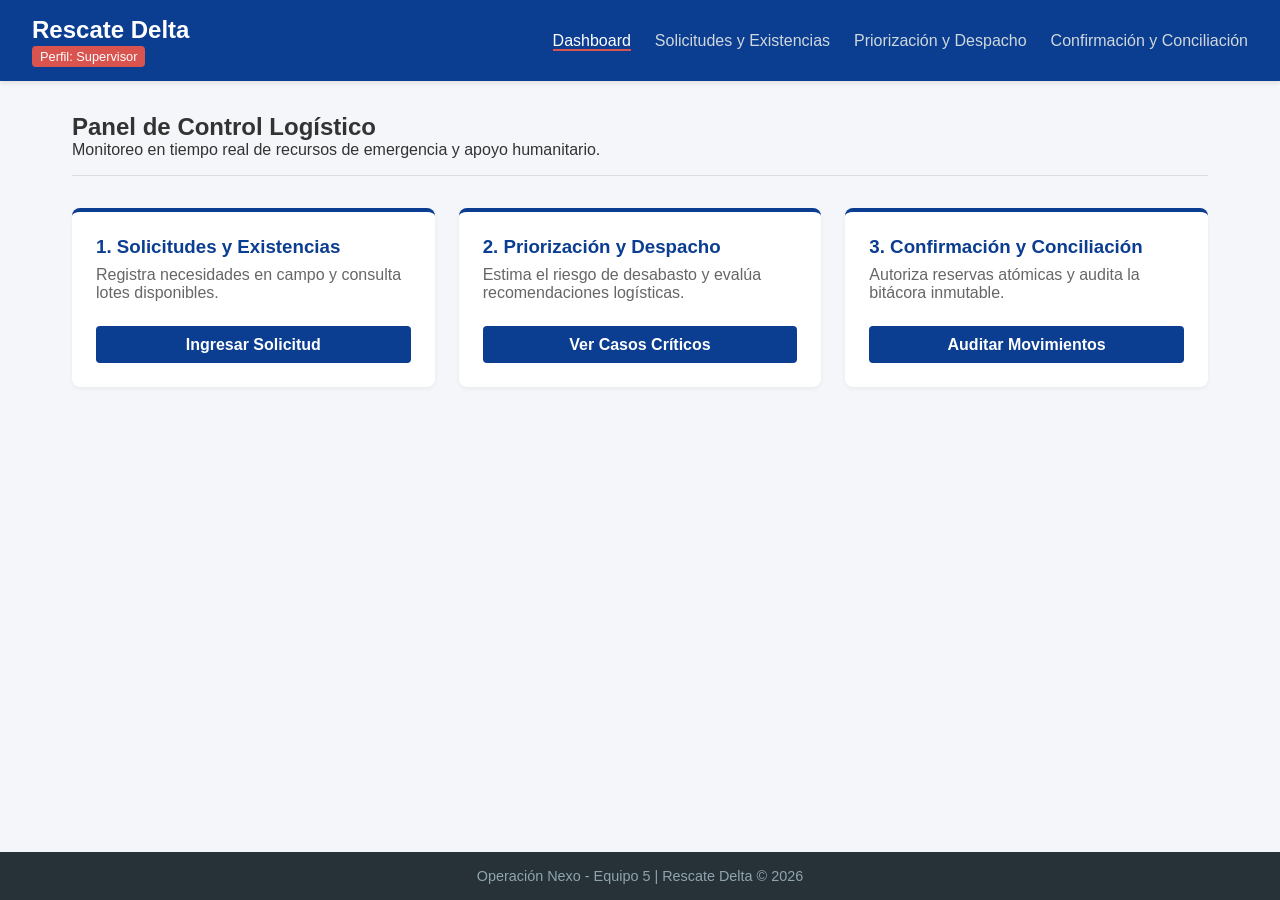
==== index.html @ 8a8a9482 "Estructura inicial del proyecto" ====
<!DOCTYPE html>
<html lang="es">
<head>
    <meta charset="UTF-8">
    <meta name="viewport" content="width=device-width, initial-scale=1.0">
    <title>Rescate Delta - Operación Nexo</title>
    <!-- Vinculación del archivo CSS -->
    <link rel="stylesheet" href="css/styles.css">
</head>
<body>

    <header class="header-principal">
        <div class="logo-container">
            <h1>Rescate Delta</h1>
            <span class="badge-role">Perfil: Supervisor</span>
        </div>
        <nav class="navegacion">
            <ul>
                <li><a href="index.html" class="activo">Dashboard</a></li>
                <li><a href="solicitudes.html">Solicitudes y Existencias</a></li>
                <li><a href="despacho.html">Priorización y Despacho</a></li>
                <li><a href="conciliacion.html">Confirmación y Conciliación</a></li>
            </ul>
        </nav>
    </header>

    <main class="contenedor-principal">
        <section class="bienvenida">
            <h2>Panel de Control Logístico</h2>
            <p>Monitoreo en tiempo real de recursos de emergencia y apoyo humanitario.</p>
        </section>

        <section class="modulos-grid">
            <!-- Tarjeta Módulo 1 -->
            <article class="tarjeta-modulo">
                <h3>1. Solicitudes y Existencias</h3>
                <p>Registra necesidades en campo y consulta lotes disponibles.</p>
                <a href="solicitudes.html" class="btn-primario">Ingresar Solicitud</a>
            </article>

            <!-- Tarjeta Módulo 2 -->
            <article class="tarjeta-modulo">
                <h3>2. Priorización y Despacho</h3>
                <p>Estima el riesgo de desabasto y evalúa recomendaciones logísticas.</p>
                <a href="despacho.html" class="btn-primario">Ver Casos Críticos</a>
            </article>

            <!-- Tarjeta Módulo 3 -->
            <article class="tarjeta-modulo">
                <h3>3. Confirmación y Conciliación</h3>
                <p>Autoriza reservas atómicas y audita la bitácora inmutable.</p>
                <a href="conciliacion.html" class="btn-primario">Auditar Movimientos</a>
            </article>
        </section>
    </main>

    <footer class="footer-principal">
        <p>Operación Nexo - Equipo 5 | Rescate Delta &copy; 2026</p>
    </footer>

    <!-- Vinculación del archivo JS -->
    <script src="js/app.js"></script>
</body>
</html>
---- css/styles.css ----
/* Reset básico para márgenes y fuentes */
* {
    margin: 0;
    padding: 0;
    box-sizing: border-box;
    font-family: 'Segoe UI', Tahoma, Geneva, Verdana, sans-serif;
}

body {
    background-color: #f4f6f9;
    color: #333;
    display: flex;
    flex-direction: column;
    min-height: 100vh;
}

/* Estilos del Header y Navegación */
.header-principal {
    background-color: #0b3d91; /* Azul corporativo/emergencia */
    color: white;
    padding: 1rem 2rem;
    display: flex;
    justify-content: space-between;
    align-items: center;
    box-shadow: 0 2px 5px rgba(0,0,0,0.1);
}

.logo-container h1 {
    font-size: 1.5rem;
    margin-bottom: 0.2rem;
}

.badge-role {
    font-size: 0.8rem;
    background-color: #d9534f; /* Rojo alerta */
    padding: 0.2rem 0.5rem;
    border-radius: 4px;
}

.navegacion ul {
    list-style: none;
    display: flex;
    gap: 1.5rem;
}

.navegacion a {
    color: #cfd8dc;
    text-decoration: none;
    font-weight: 500;
    transition: color 0.3s;
}

.navegacion a:hover, .navegacion a.activo {
    color: #ffffff;
    border-bottom: 2px solid #d9534f;
}

/* Contenedor Principal */
.contenedor-principal {
    flex: 1;
    padding: 2rem;
    max-width: 1200px;
    margin: 0 auto;
    width: 100%;
}

.bienvenida {
    margin-bottom: 2rem;
    border-bottom: 1px solid #ddd;
    padding-bottom: 1rem;
}

/* Grid para las tarjetas de los módulos */
.modulos-grid {
    display: grid;
    grid-template-columns: repeat(auto-fit, minmax(300px, 1fr));
    gap: 1.5rem;
}

.tarjeta-modulo {
    background-color: white;
    padding: 1.5rem;
    border-radius: 8px;
    box-shadow: 0 2px 4px rgba(0,0,0,0.05);
    border-top: 4px solid #0b3d91;
    display: flex;
    flex-direction: column;
}

.tarjeta-modulo h3 {
    color: #0b3d91;
    margin-bottom: 0.5rem;
}

.tarjeta-modulo p {
    color: #666;
    margin-bottom: 1.5rem;
    flex: 1;
}

/* Botones */
.btn-primario {
    display: inline-block;
    background-color: #0b3d91;
    color: white;
    padding: 0.6rem 1.2rem;
    text-align: center;
    text-decoration: none;
    border-radius: 4px;
    font-weight: bold;
    transition: background-color 0.3s;
}

.btn-primario:hover {
    background-color: #082d6b;
}

/* Estilos del Footer */
.footer-principal {
    background-color: #263238;
    color: #90a4ae;
    text-align: center;
    padding: 1rem;
    font-size: 0.9rem;
    margin-top: auto;
}
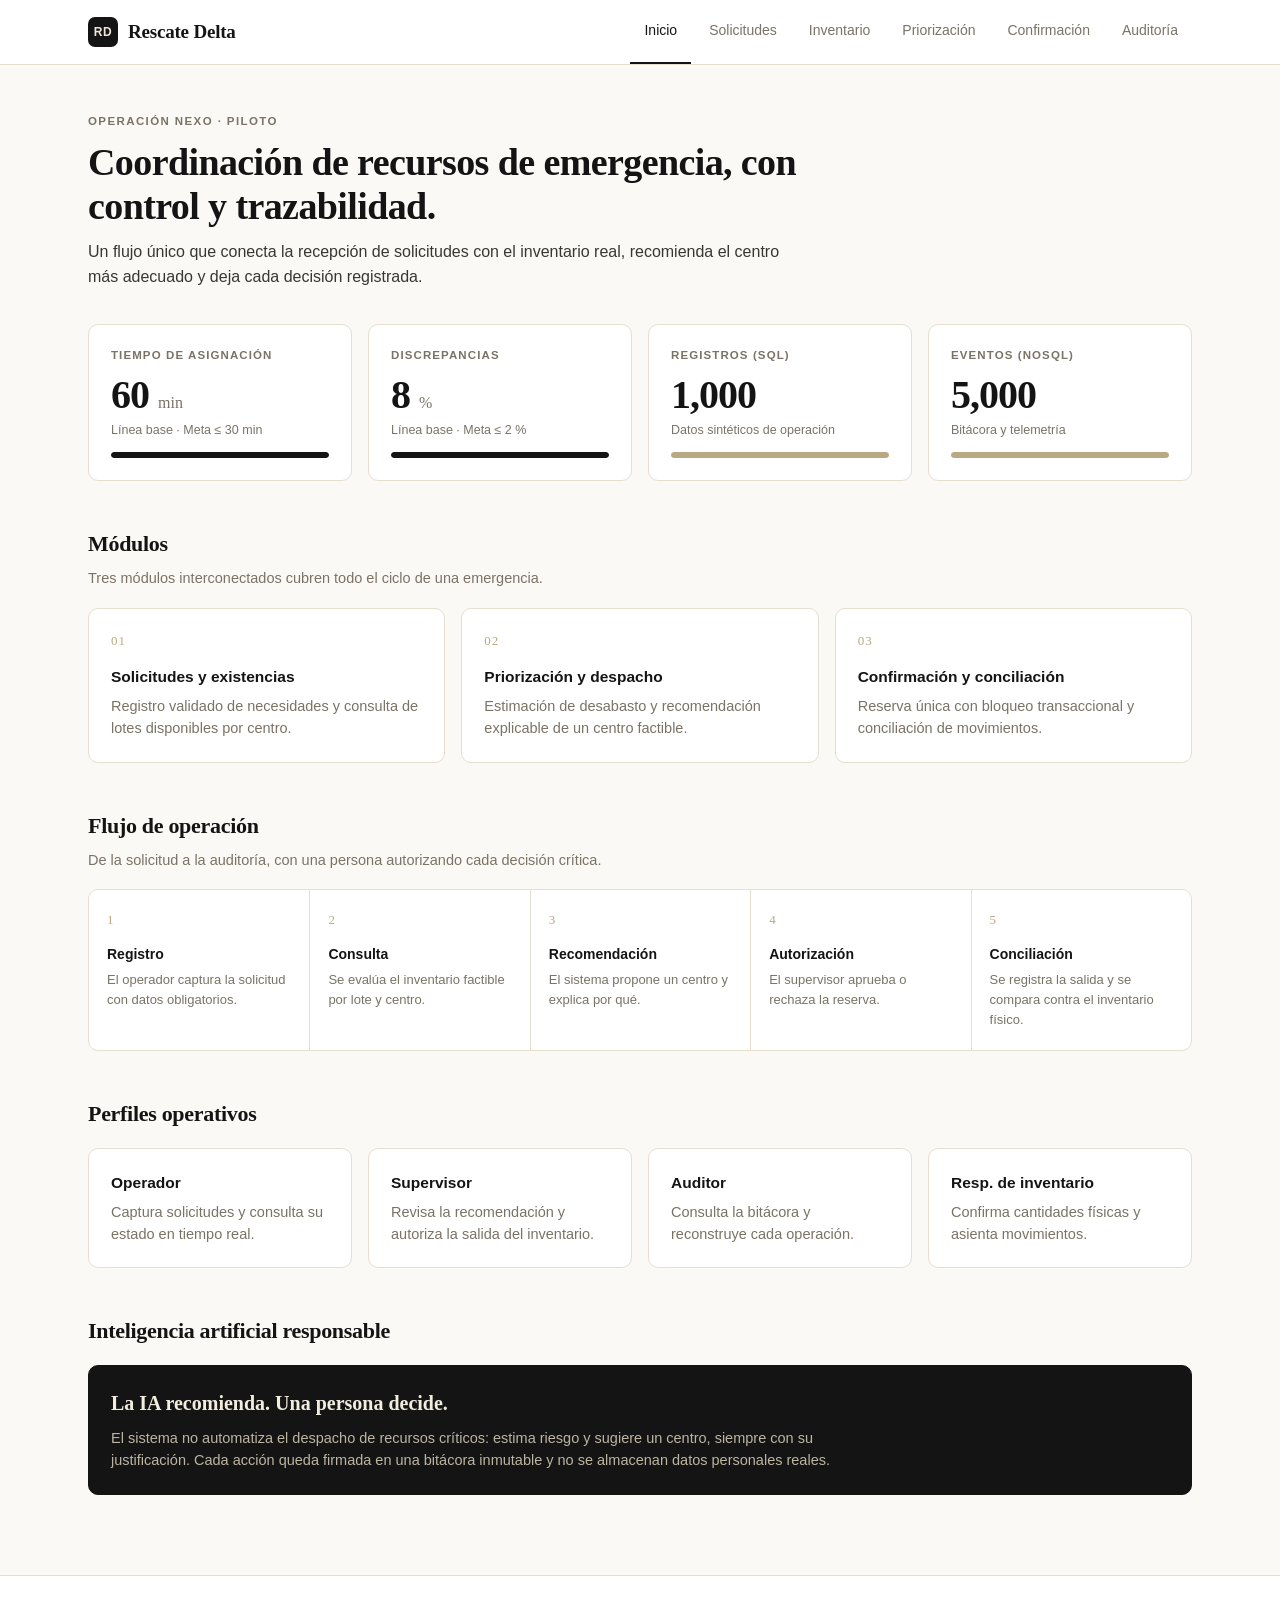
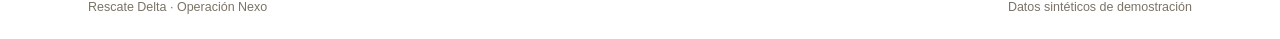
==== commit b7bc67df: "Se realizó la base" ====
--- a/index.html
+++ b/index.html
@@ -1,64 +1,115 @@
 <!DOCTYPE html>
 <html lang="es">
 <head>
-    <meta charset="UTF-8">
-    <meta name="viewport" content="width=device-width, initial-scale=1.0">
-    <title>Rescate Delta - Operación Nexo</title>
-    <!-- Vinculación del archivo CSS -->
-    <link rel="stylesheet" href="css/styles.css">
+  <meta charset="UTF-8">
+  <meta name="viewport" content="width=device-width, initial-scale=1">
+  <title>Rescate Delta · Inicio</title>
+  <link rel="stylesheet" href="css/styles.css">
 </head>
 <body>
 
-    <header class="header-principal">
-        <div class="logo-container">
-            <h1>Rescate Delta</h1>
-            <span class="badge-role">Perfil: Supervisor</span>
-        </div>
-        <nav class="navegacion">
-            <ul>
-                <li><a href="index.html" class="activo">Dashboard</a></li>
-                <li><a href="solicitudes.html">Solicitudes y Existencias</a></li>
-                <li><a href="despacho.html">Priorización y Despacho</a></li>
-                <li><a href="conciliacion.html">Confirmación y Conciliación</a></li>
-            </ul>
-        </nav>
-    </header>
+<nav class="nav">
+  <div class="nav-inner">
+    <a class="brand" href="index.html"><span class="brand-mark">RD</span><span class="name">Rescate Delta</span></a>
+    <div class="links">
+      <a class="active" href="index.html">Inicio</a>
+      <a href="solicitudes.html">Solicitudes</a>
+      <a href="inventario.html">Inventario</a>
+      <a href="priorizacion.html">Priorización</a>
+      <a href="confirmacion.html">Confirmación</a>
+      <a href="auditoria.html">Auditoría</a>
+    </div>
+  </div>
+</nav>
 
-    <main class="contenedor-principal">
-        <section class="bienvenida">
-            <h2>Panel de Control Logístico</h2>
-            <p>Monitoreo en tiempo real de recursos de emergencia y apoyo humanitario.</p>
-        </section>
+<main class="container">
 
-        <section class="modulos-grid">
-            <!-- Tarjeta Módulo 1 -->
-            <article class="tarjeta-modulo">
-                <h3>1. Solicitudes y Existencias</h3>
-                <p>Registra necesidades en campo y consulta lotes disponibles.</p>
-                <a href="solicitudes.html" class="btn-primario">Ingresar Solicitud</a>
-            </article>
+  <header class="page-head">
+    <span class="eyebrow">Operación Nexo · Piloto</span>
+    <h1 class="title">Coordinación de recursos de emergencia, con control y trazabilidad.</h1>
+    <p class="lede">Un flujo único que conecta la recepción de solicitudes con el inventario real, recomienda el centro más adecuado y deja cada decisión registrada.</p>
+  </header>
 
-            <!-- Tarjeta Módulo 2 -->
-            <article class="tarjeta-modulo">
-                <h3>2. Priorización y Despacho</h3>
-                <p>Estima el riesgo de desabasto y evalúa recomendaciones logísticas.</p>
-                <a href="despacho.html" class="btn-primario">Ver Casos Críticos</a>
-            </article>
+  <!-- Indicadores -->
+  <div class="grid c4">
+    <div class="card stat">
+      <div class="label">Tiempo de asignación</div>
+      <div class="value">60 <small>min</small></div>
+      <div class="meta">Línea base · Meta ≤ 30 min</div>
+      <div class="meter"><span style="width:100%"></span></div>
+    </div>
+    <div class="card stat">
+      <div class="label">Discrepancias</div>
+      <div class="value">8 <small>%</small></div>
+      <div class="meta">Línea base · Meta ≤ 2 %</div>
+      <div class="meter"><span style="width:100%"></span></div>
+    </div>
+    <div class="card stat">
+      <div class="label">Registros (SQL)</div>
+      <div class="value">1,000</div>
+      <div class="meta">Datos sintéticos de operación</div>
+      <div class="meter soft"><span style="width:100%"></span></div>
+    </div>
+    <div class="card stat">
+      <div class="label">Eventos (NoSQL)</div>
+      <div class="value">5,000</div>
+      <div class="meta">Bitácora y telemetría</div>
+      <div class="meter soft"><span style="width:100%"></span></div>
+    </div>
+  </div>
 
-            <!-- Tarjeta Módulo 3 -->
-            <article class="tarjeta-modulo">
-                <h3>3. Confirmación y Conciliación</h3>
-                <p>Autoriza reservas atómicas y audita la bitácora inmutable.</p>
-                <a href="conciliacion.html" class="btn-primario">Auditar Movimientos</a>
-            </article>
-        </section>
-    </main>
+  <!-- Módulos -->
+  <h2 class="section">Módulos</h2>
+  <p class="section-sub">Tres módulos interconectados cubren todo el ciclo de una emergencia.</p>
+  <div class="grid c3">
+    <a class="card" href="solicitudes.html">
+      <span class="num">01</span>
+      <h3>Solicitudes y existencias</h3>
+      <p>Registro validado de necesidades y consulta de lotes disponibles por centro.</p>
+    </a>
+    <a class="card" href="priorizacion.html">
+      <span class="num">02</span>
+      <h3>Priorización y despacho</h3>
+      <p>Estimación de desabasto y recomendación explicable de un centro factible.</p>
+    </a>
+    <a class="card" href="confirmacion.html">
+      <span class="num">03</span>
+      <h3>Confirmación y conciliación</h3>
+      <p>Reserva única con bloqueo transaccional y conciliación de movimientos.</p>
+    </a>
+  </div>
 
-    <footer class="footer-principal">
-        <p>Operación Nexo - Equipo 5 | Rescate Delta &copy; 2026</p>
-    </footer>
+  <!-- Flujo -->
+  <h2 class="section">Flujo de operación</h2>
+  <p class="section-sub">De la solicitud a la auditoría, con una persona autorizando cada decisión crítica.</p>
+  <div class="flow-wrap">
+    <div class="flow">
+      <div class="step"><span class="num">1</span><h4>Registro</h4><p>El operador captura la solicitud con datos obligatorios.</p></div>
+      <div class="step"><span class="num">2</span><h4>Consulta</h4><p>Se evalúa el inventario factible por lote y centro.</p></div>
+      <div class="step"><span class="num">3</span><h4>Recomendación</h4><p>El sistema propone un centro y explica por qué.</p></div>
+      <div class="step"><span class="num">4</span><h4>Autorización</h4><p>El supervisor aprueba o rechaza la reserva.</p></div>
+      <div class="step"><span class="num">5</span><h4>Conciliación</h4><p>Se registra la salida y se compara contra el inventario físico.</p></div>
+    </div>
+  </div>
 
-    <!-- Vinculación del archivo JS -->
-    <script src="js/app.js"></script>
+  <!-- Perfiles -->
+  <h2 class="section">Perfiles operativos</h2>
+  <div class="grid c4" style="margin-top:16px">
+    <div class="card"><h3>Operador</h3><p>Captura solicitudes y consulta su estado en tiempo real.</p></div>
+    <div class="card"><h3>Supervisor</h3><p>Revisa la recomendación y autoriza la salida del inventario.</p></div>
+    <div class="card"><h3>Auditor</h3><p>Consulta la bitácora y reconstruye cada operación.</p></div>
+    <div class="card"><h3>Resp. de inventario</h3><p>Confirma cantidades físicas y asienta movimientos.</p></div>
+  </div>
+
+  <!-- IA responsable -->
+  <h2 class="section">Inteligencia artificial responsable</h2>
+  <div class="card dark" style="margin-top:16px">
+    <h3 style="font-family:var(--serif);font-size:20px">La IA recomienda. Una persona decide.</h3>
+    <p style="max-width:720px;margin-top:8px">El sistema no automatiza el despacho de recursos críticos: estima riesgo y sugiere un centro, siempre con su justificación. Cada acción queda firmada en una bitácora inmutable y no se almacenan datos personales reales.</p>
+  </div>
+
+</main>
+
+<footer><div class="inner"><span>Rescate Delta · Operación Nexo</span><span>Datos sintéticos de demostración</span></div></footer>
 </body>
-</html>+</html>
--- a/css/styles.css
+++ b/css/styles.css
@@ -1,126 +1,402 @@
-/* Reset básico para márgenes y fuentes */
-* {
-    margin: 0;
-    padding: 0;
-    box-sizing: border-box;
-    font-family: 'Segoe UI', Tahoma, Geneva, Verdana, sans-serif;
-}
+/* ==========================================================
+   Rescate Delta · Operación Nexo
+   Sistema de diseño minimalista — blanco, beige y negro
+   ========================================================== */
+:root {
+  --paper: #fbf9f5;      /* fondo general (blanco cálido) */
+  --white: #ffffff;
+  --beige-50: #f5f0e6;
+  --beige-100: #efe7d8;
+  --beige-200: #e2d6bf;
+  --beige-400: #b9a982;
+  --line: #e6dfd0;
+  --ink: #141414;        /* negro principal */
+  --ink-2: #3a3731;
+  --muted: #7a7366;
+  --radius: 10px;
+  --serif: Georgia, "Times New Roman", serif;
+  --sans: "Inter", "Segoe UI", Roboto, Helvetica, Arial, sans-serif;
+}
+
+* { box-sizing: border-box; margin: 0; padding: 0; }
+html { scroll-behavior: smooth; }
 
 body {
-    background-color: #f4f6f9;
-    color: #333;
-    display: flex;
-    flex-direction: column;
-    min-height: 100vh;
-}
-
-/* Estilos del Header y Navegación */
-.header-principal {
-    background-color: #0b3d91; /* Azul corporativo/emergencia */
-    color: white;
-    padding: 1rem 2rem;
-    display: flex;
-    justify-content: space-between;
-    align-items: center;
-    box-shadow: 0 2px 5px rgba(0,0,0,0.1);
-}
-
-.logo-container h1 {
-    font-size: 1.5rem;
-    margin-bottom: 0.2rem;
-}
-
-.badge-role {
-    font-size: 0.8rem;
-    background-color: #d9534f; /* Rojo alerta */
-    padding: 0.2rem 0.5rem;
-    border-radius: 4px;
-}
-
-.navegacion ul {
-    list-style: none;
-    display: flex;
-    gap: 1.5rem;
-}
-
-.navegacion a {
-    color: #cfd8dc;
-    text-decoration: none;
-    font-weight: 500;
-    transition: color 0.3s;
-}
-
-.navegacion a:hover, .navegacion a.activo {
-    color: #ffffff;
-    border-bottom: 2px solid #d9534f;
-}
-
-/* Contenedor Principal */
-.contenedor-principal {
-    flex: 1;
-    padding: 2rem;
-    max-width: 1200px;
-    margin: 0 auto;
-    width: 100%;
-}
-
-.bienvenida {
-    margin-bottom: 2rem;
-    border-bottom: 1px solid #ddd;
-    padding-bottom: 1rem;
-}
-
-/* Grid para las tarjetas de los módulos */
-.modulos-grid {
-    display: grid;
-    grid-template-columns: repeat(auto-fit, minmax(300px, 1fr));
-    gap: 1.5rem;
-}
-
-.tarjeta-modulo {
-    background-color: white;
-    padding: 1.5rem;
-    border-radius: 8px;
-    box-shadow: 0 2px 4px rgba(0,0,0,0.05);
-    border-top: 4px solid #0b3d91;
-    display: flex;
-    flex-direction: column;
-}
-
-.tarjeta-modulo h3 {
-    color: #0b3d91;
-    margin-bottom: 0.5rem;
-}
-
-.tarjeta-modulo p {
-    color: #666;
-    margin-bottom: 1.5rem;
-    flex: 1;
-}
-
-/* Botones */
-.btn-primario {
-    display: inline-block;
-    background-color: #0b3d91;
-    color: white;
-    padding: 0.6rem 1.2rem;
-    text-align: center;
-    text-decoration: none;
-    border-radius: 4px;
-    font-weight: bold;
-    transition: background-color 0.3s;
-}
-
-.btn-primario:hover {
-    background-color: #082d6b;
-}
-
-/* Estilos del Footer */
-.footer-principal {
-    background-color: #263238;
-    color: #90a4ae;
-    text-align: center;
-    padding: 1rem;
-    font-size: 0.9rem;
-    margin-top: auto;
-}+  font-family: var(--sans);
+  background: var(--paper);
+  color: var(--ink);
+  font-size: 14.5px;
+  line-height: 1.55;
+  -webkit-font-smoothing: antialiased;
+}
+a { color: inherit; text-decoration: none; }
+
+/* ---------- Navbar ---------- */
+.nav {
+  position: sticky;
+  top: 0;
+  z-index: 20;
+  background: rgba(255, 255, 255, .92);
+  backdrop-filter: blur(8px);
+  border-bottom: 1px solid var(--line);
+}
+.nav-inner {
+  max-width: 1160px;
+  margin: 0 auto;
+  padding: 0 28px;
+  height: 64px;
+  display: flex;
+  align-items: center;
+  gap: 32px;
+}
+.brand {
+  display: flex;
+  align-items: center;
+  gap: 10px;
+  font-family: var(--serif);
+  font-size: 19px;
+  font-weight: 700;
+  letter-spacing: -.2px;
+  white-space: nowrap;
+}
+.brand-mark {
+  width: 30px;
+  height: 30px;
+  background: var(--ink);
+  color: var(--beige-100);
+  border-radius: 7px;
+  display: grid;
+  place-items: center;
+  font-family: var(--sans);
+  font-size: 12px;
+  font-weight: 700;
+  letter-spacing: .5px;
+}
+.links {
+  display: flex;
+  gap: 4px;
+  margin-left: auto;
+  height: 100%;
+  overflow-x: auto;
+  scrollbar-width: none;
+}
+.links::-webkit-scrollbar { display: none; }
+.links a {
+  display: flex;
+  align-items: center;
+  padding: 0 14px;
+  color: var(--muted);
+  font-weight: 500;
+  font-size: 14px;
+  border-bottom: 2px solid transparent;
+  white-space: nowrap;
+  transition: color .15s, border-color .15s;
+}
+.links a:hover { color: var(--ink); }
+.links a.active { color: var(--ink); border-bottom-color: var(--ink); }
+@media (max-width: 860px) {
+  .nav-inner { gap: 16px; padding: 0 16px; }
+  .brand span.name { display: none; }
+}
+
+/* ---------- Estructura ---------- */
+.container { max-width: 1160px; margin: 0 auto; padding: 44px 28px 80px; }
+@media (max-width: 600px) { .container { padding: 28px 16px 60px; } }
+
+.page-head { margin-bottom: 34px; max-width: 720px; }
+.eyebrow {
+  display: inline-block;
+  font-size: 11.5px;
+  font-weight: 600;
+  letter-spacing: 1.4px;
+  text-transform: uppercase;
+  color: var(--muted);
+  margin-bottom: 10px;
+}
+h1.title {
+  font-family: var(--serif);
+  font-size: 38px;
+  line-height: 1.15;
+  font-weight: 700;
+  letter-spacing: -.6px;
+}
+.lede { color: var(--ink-2); margin-top: 12px; font-size: 16px; }
+@media (max-width: 600px) { h1.title { font-size: 30px; } }
+
+h2.section {
+  font-family: var(--serif);
+  font-size: 22px;
+  font-weight: 700;
+  letter-spacing: -.3px;
+  margin: 46px 0 6px;
+}
+p.section-sub { color: var(--muted); margin-bottom: 18px; }
+
+/* ---------- Tarjetas ---------- */
+.grid { display: grid; gap: 16px; }
+.c2 { grid-template-columns: repeat(2, 1fr); }
+.c3 { grid-template-columns: repeat(3, 1fr); }
+.c4 { grid-template-columns: repeat(4, 1fr); }
+@media (max-width: 960px) { .c3, .c4 { grid-template-columns: repeat(2, 1fr); } }
+@media (max-width: 600px) { .c2, .c3, .c4 { grid-template-columns: 1fr; } }
+
+.card {
+  background: var(--white);
+  border: 1px solid var(--line);
+  border-radius: var(--radius);
+  padding: 22px;
+}
+.card.beige { background: var(--beige-50); border-color: var(--beige-200); }
+.card.dark { background: var(--ink); color: #f3ede0; border-color: var(--ink); }
+.card.dark p, .card.dark .muted { color: #bdb5a2; }
+a.card { transition: border-color .15s, transform .15s; display: block; }
+a.card:hover { border-color: var(--ink); transform: translateY(-2px); }
+.card h3 { font-size: 15.5px; font-weight: 650; margin-bottom: 6px; }
+.card p { color: var(--muted); }
+.muted { color: var(--muted); }
+
+.num {
+  font-family: var(--serif);
+  font-size: 13px;
+  color: var(--beige-400);
+  letter-spacing: 1px;
+  margin-bottom: 14px;
+  display: block;
+}
+
+/* ---------- Indicadores ---------- */
+.stat .label {
+  font-size: 11.5px;
+  font-weight: 600;
+  letter-spacing: 1.1px;
+  text-transform: uppercase;
+  color: var(--muted);
+}
+.stat .value {
+  font-family: var(--serif);
+  font-size: 40px;
+  font-weight: 700;
+  letter-spacing: -1px;
+  line-height: 1.1;
+  margin: 8px 0 4px;
+}
+.stat .value small { font-size: 16px; font-weight: 400; color: var(--muted); letter-spacing: 0; }
+.stat .meta { font-size: 12.5px; color: var(--muted); }
+
+.meter {
+  height: 6px;
+  border-radius: 999px;
+  background: var(--beige-100);
+  overflow: hidden;
+  margin-top: 12px;
+}
+.meter > span { display: block; height: 100%; background: var(--ink); border-radius: 999px; }
+.meter.soft > span { background: var(--beige-400); }
+
+/* ---------- Botones ---------- */
+.toolbar {
+  display: flex;
+  flex-wrap: wrap;
+  gap: 10px;
+  align-items: center;
+  margin-bottom: 18px;
+}
+.btn {
+  display: inline-flex;
+  align-items: center;
+  justify-content: center;
+  gap: 6px;
+  padding: 9px 18px;
+  border-radius: 8px;
+  border: 1px solid var(--beige-200);
+  background: var(--white);
+  color: var(--ink);
+  font: 500 14px var(--sans);
+  cursor: pointer;
+  transition: background .15s, border-color .15s;
+}
+.btn:hover { background: var(--beige-50); border-color: var(--beige-400); }
+.btn.dark { background: var(--ink); border-color: var(--ink); color: #fff; }
+.btn.dark:hover { background: #2b2824; }
+.btn.line { background: transparent; }
+.toolbar .spacer { flex: 1; }
+.search {
+  flex: 1;
+  min-width: 220px;
+  max-width: 360px;
+  padding: 9px 14px;
+  border: 1px solid var(--beige-200);
+  border-radius: 8px;
+  background: var(--white);
+  font: 14px var(--sans);
+  color: var(--ink);
+}
+.search:focus, input:focus, select:focus { outline: 2px solid var(--ink); outline-offset: 1px; }
+
+/* ---------- Tablas ---------- */
+.table-block { margin-bottom: 30px; }
+.table-head {
+  display: flex;
+  align-items: baseline;
+  gap: 12px;
+  margin-bottom: 10px;
+}
+.table-head h3 { font-family: var(--serif); font-size: 18px; font-weight: 700; }
+.table-head .count { color: var(--muted); font-size: 13px; }
+
+.table-wrap {
+  background: var(--white);
+  border: 1px solid var(--line);
+  border-radius: var(--radius);
+  overflow-x: auto;
+}
+table.t { width: 100%; border-collapse: collapse; min-width: 760px; }
+.t th {
+  text-align: left;
+  font-size: 11px;
+  font-weight: 600;
+  letter-spacing: 1px;
+  text-transform: uppercase;
+  color: var(--muted);
+  background: var(--beige-50);
+  padding: 12px 16px;
+  border-bottom: 1px solid var(--line);
+  white-space: nowrap;
+}
+.t td { padding: 14px 16px; border-bottom: 1px solid var(--line); vertical-align: middle; }
+.t tr:last-child td { border-bottom: 0; }
+.t tbody tr:hover td { background: #fdfbf7; }
+.t .id { font-family: Consolas, "SF Mono", Menlo, monospace; font-size: 13px; font-weight: 600; }
+.t .r { text-align: right; }
+.t .sub { display: block; font-size: 12.5px; color: var(--muted); }
+
+/* ---------- Etiquetas de estado ---------- */
+.badge {
+  display: inline-flex;
+  align-items: center;
+  gap: 6px;
+  padding: 3px 11px;
+  border-radius: 999px;
+  font-size: 12px;
+  font-weight: 600;
+  white-space: nowrap;
+  border: 1px solid transparent;
+}
+.badge.solid { background: var(--ink); color: #fff; }
+.badge.soft  { background: var(--beige-100); color: var(--ink); }
+.badge.warn  { background: var(--beige-200); color: var(--ink); }
+.badge.line  { background: transparent; border-color: var(--ink); color: var(--ink); }
+.badge.off   { background: transparent; border-color: var(--beige-200); color: var(--muted); }
+.badge.dot::before {
+  content: "";
+  width: 6px; height: 6px;
+  border-radius: 50%;
+  background: currentColor;
+}
+
+/* ---------- Formularios ---------- */
+.form-grid { display: grid; grid-template-columns: repeat(3, 1fr); gap: 18px; }
+@media (max-width: 800px) { .form-grid { grid-template-columns: 1fr; } }
+label {
+  display: block;
+  font-size: 12px;
+  font-weight: 600;
+  letter-spacing: .3px;
+  color: var(--ink-2);
+  margin-bottom: 6px;
+}
+input, select, textarea {
+  width: 100%;
+  padding: 10px 12px;
+  border: 1px solid var(--beige-200);
+  border-radius: 8px;
+  background: var(--paper);
+  font: 14px var(--sans);
+  color: var(--ink);
+}
+.hint { font-size: 12px; color: var(--muted); margin-top: 5px; }
+.form-actions { display: flex; align-items: flex-end; }
+
+/* ---------- Pasos / flujo ---------- */
+.flow { display: grid; grid-template-columns: repeat(5, 1fr); gap: 0; }
+.flow .step { padding: 20px 18px; border-left: 1px solid var(--line); background: var(--white); }
+.flow .step:first-child { border-left: 0; border-radius: var(--radius) 0 0 var(--radius); }
+.flow .step:last-child { border-radius: 0 var(--radius) var(--radius) 0; }
+.flow-wrap { border: 1px solid var(--line); border-radius: var(--radius); overflow: hidden; background: var(--white); }
+.flow .step h4 { font-size: 14px; margin: 6px 0 4px; }
+.flow .step p { font-size: 13px; color: var(--muted); }
+@media (max-width: 900px) {
+  .flow { grid-template-columns: 1fr; }
+  .flow .step { border-left: 0; border-top: 1px solid var(--line); }
+  .flow .step:first-child { border-top: 0; }
+}
+
+/* ---------- Recomendación ---------- */
+.reco { display: grid; grid-template-columns: 1fr auto; gap: 24px; align-items: center; }
+.reco.best { border: 1.5px solid var(--ink); }
+.reco.discard { background: transparent; border-style: dashed; }
+.reco h3 { display: flex; flex-wrap: wrap; align-items: center; gap: 10px; font-size: 17px; font-family: var(--serif); }
+.reco ul { margin: 10px 0 0 18px; color: var(--ink-2); }
+.reco li { margin-bottom: 2px; }
+.reco .score { text-align: right; min-width: 120px; }
+.reco .score .n { font-family: var(--serif); font-size: 42px; font-weight: 700; line-height: 1; letter-spacing: -1px; }
+.reco .score .t { font-size: 11.5px; color: var(--muted); margin-top: 6px; }
+.reco .actions { display: flex; gap: 10px; margin-top: 16px; flex-wrap: wrap; }
+@media (max-width: 600px) { .reco { grid-template-columns: 1fr; } .reco .score { text-align: left; } }
+
+.formula {
+  font-family: Consolas, "SF Mono", Menlo, monospace;
+  font-size: 13px;
+  background: var(--beige-50);
+  border: 1px solid var(--beige-200);
+  border-radius: 8px;
+  padding: 14px 16px;
+  overflow-x: auto;
+  color: var(--ink);
+}
+code.inline {
+  font-family: Consolas, "SF Mono", Menlo, monospace;
+  font-size: 12.5px;
+  background: var(--beige-100);
+  padding: 2px 7px;
+  border-radius: 5px;
+}
+
+/* ---------- Duelo de concurrencia ---------- */
+.versus { display: grid; grid-template-columns: 1fr 56px 1fr; gap: 0; align-items: stretch; }
+.versus .vs { display: grid; place-items: center; font-family: var(--serif); font-style: italic; color: var(--muted); }
+.tx.ok { border-top: 3px solid var(--ink); }
+.tx.no { border-top: 3px solid var(--beige-400); background: var(--beige-50); }
+.tx code { display: block; margin-top: 12px; }
+@media (max-width: 800px) { .versus { grid-template-columns: 1fr; gap: 10px; } .versus .vs { padding: 2px; } }
+
+/* ---------- Listas de reglas ---------- */
+.rules { list-style: none; }
+.rules li { display: flex; gap: 12px; padding: 12px 0; border-bottom: 1px solid var(--line); }
+.rules li:last-child { border-bottom: 0; }
+.rules .k {
+  flex: none;
+  width: 26px; height: 26px;
+  border-radius: 50%;
+  background: var(--ink);
+  color: #fff;
+  display: grid; place-items: center;
+  font-size: 12px; font-weight: 700;
+}
+
+/* ---------- Pie ---------- */
+footer {
+  border-top: 1px solid var(--line);
+  background: var(--white);
+  color: var(--muted);
+  font-size: 12.5px;
+}
+footer .inner {
+  max-width: 1160px;
+  margin: 0 auto;
+  padding: 22px 28px;
+  display: flex;
+  justify-content: space-between;
+  flex-wrap: wrap;
+  gap: 8px;
+}
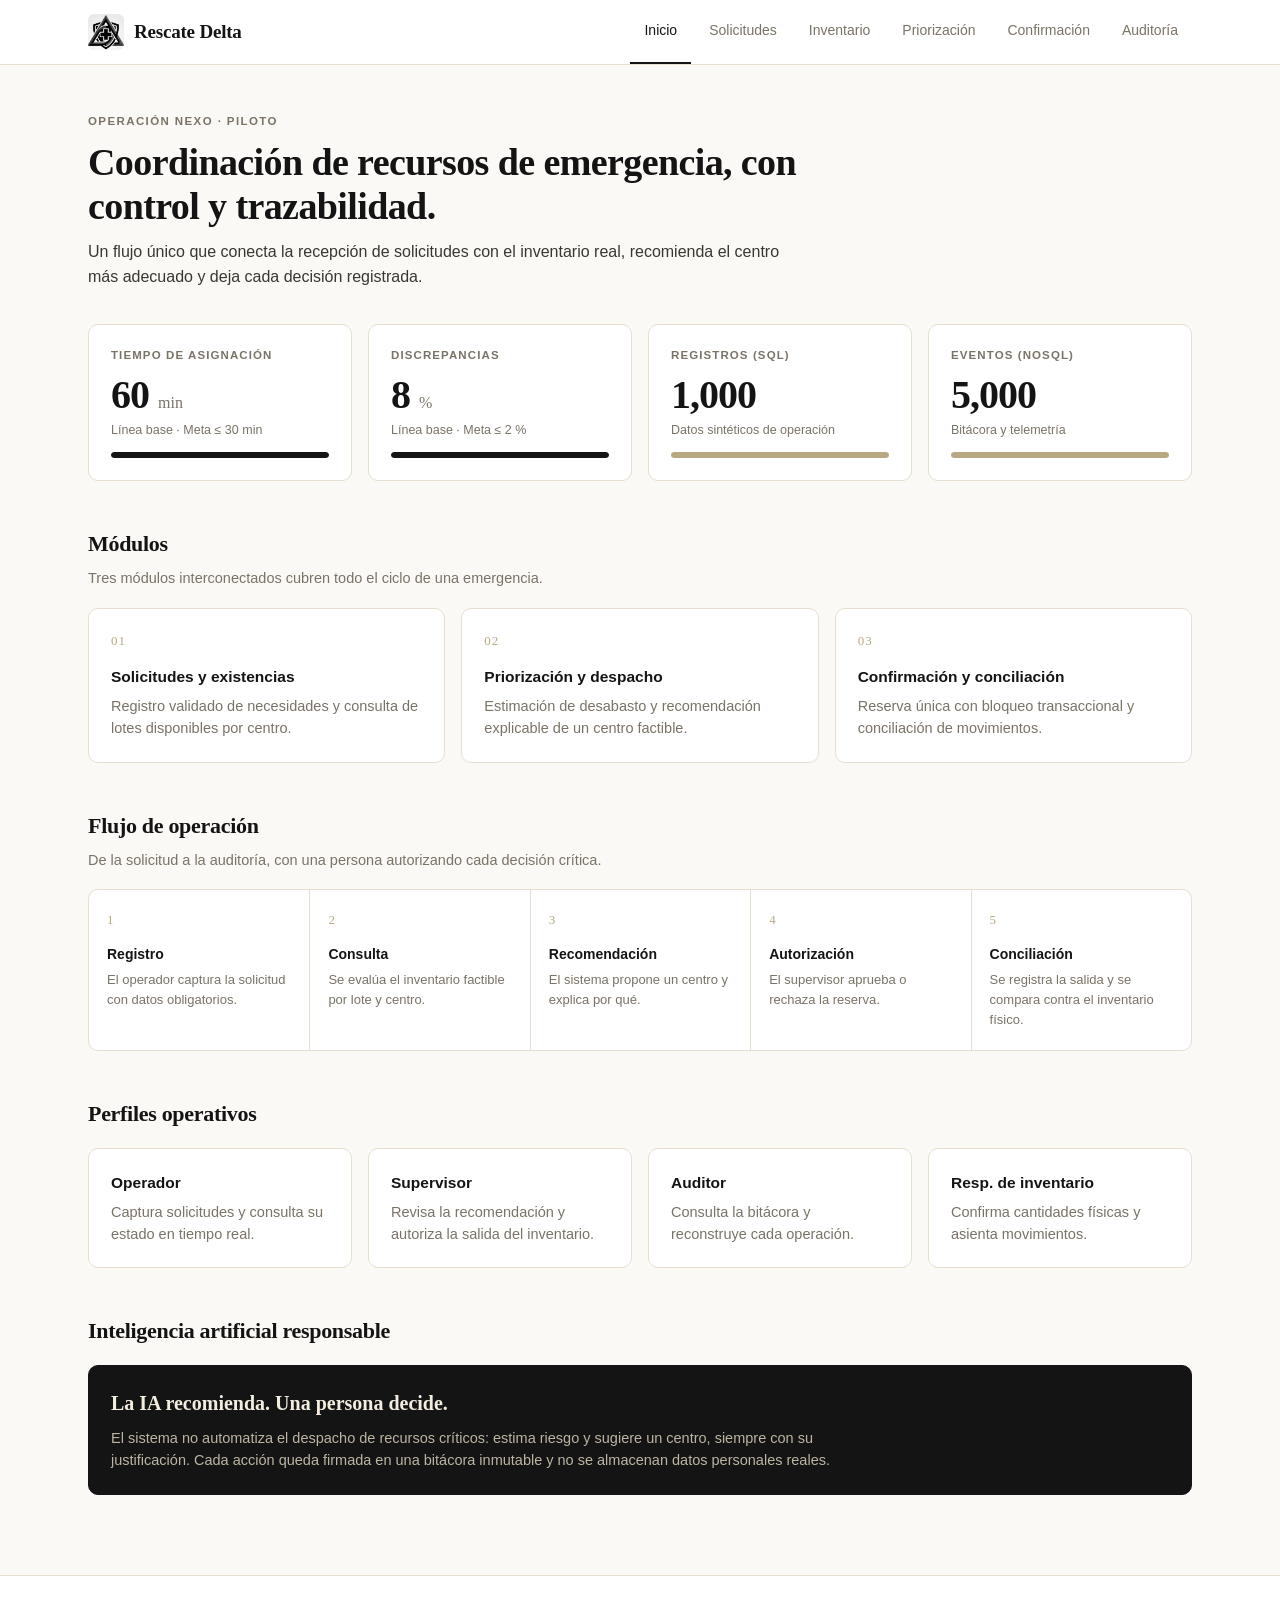
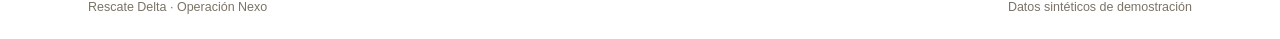
==== commit 6f6a0378: "Se agregó el logo en las pestañas" ====
--- a/index.html
+++ b/index.html
@@ -5,12 +5,16 @@
   <meta name="viewport" content="width=device-width, initial-scale=1">
   <title>Rescate Delta · Inicio</title>
   <link rel="stylesheet" href="css/styles.css">
+  <link rel="icon" type="image/jpeg" href="assets/logo.ico">
 </head>
 <body>
 
 <nav class="nav">
   <div class="nav-inner">
-    <a class="brand" href="index.html"><span class="brand-mark">RD</span><span class="name">Rescate Delta</span></a>
+    <a class="brand" href="index.html">
+      <img class="brand-logo" src="assets/logo.jpeg" alt="Logo Rescate Delta">
+      <span class="name">Rescate Delta</span>
+    </a>
     <div class="links">
       <a class="active" href="index.html">Inicio</a>
       <a href="solicitudes.html">Solicitudes</a>
--- a/css/styles.css
+++ b/css/styles.css
@@ -400,3 +400,19 @@
   flex-wrap: wrap;
   gap: 8px;
 }
+
+/* Alinear el logo y el nombre horizontalmente */
+.brand {
+  display: flex;
+  align-items: center;
+  gap: 10px;
+  text-decoration: none;
+}
+
+/* Controlar el tamaño y forma de la imagen */
+.brand-logo {
+  height: 36px;       /* Ajusta este valor según el alto de tu navbar */
+  width: 36px;        /* Mantiene proporción cuadrada si tu logo es un ícono */
+  object-fit: cover;  /* Evita que la imagen se deforme */
+  border-radius: 6px; /* Opcional: suaviza las esquinas del fondo blanco/negro del jpeg */
+}
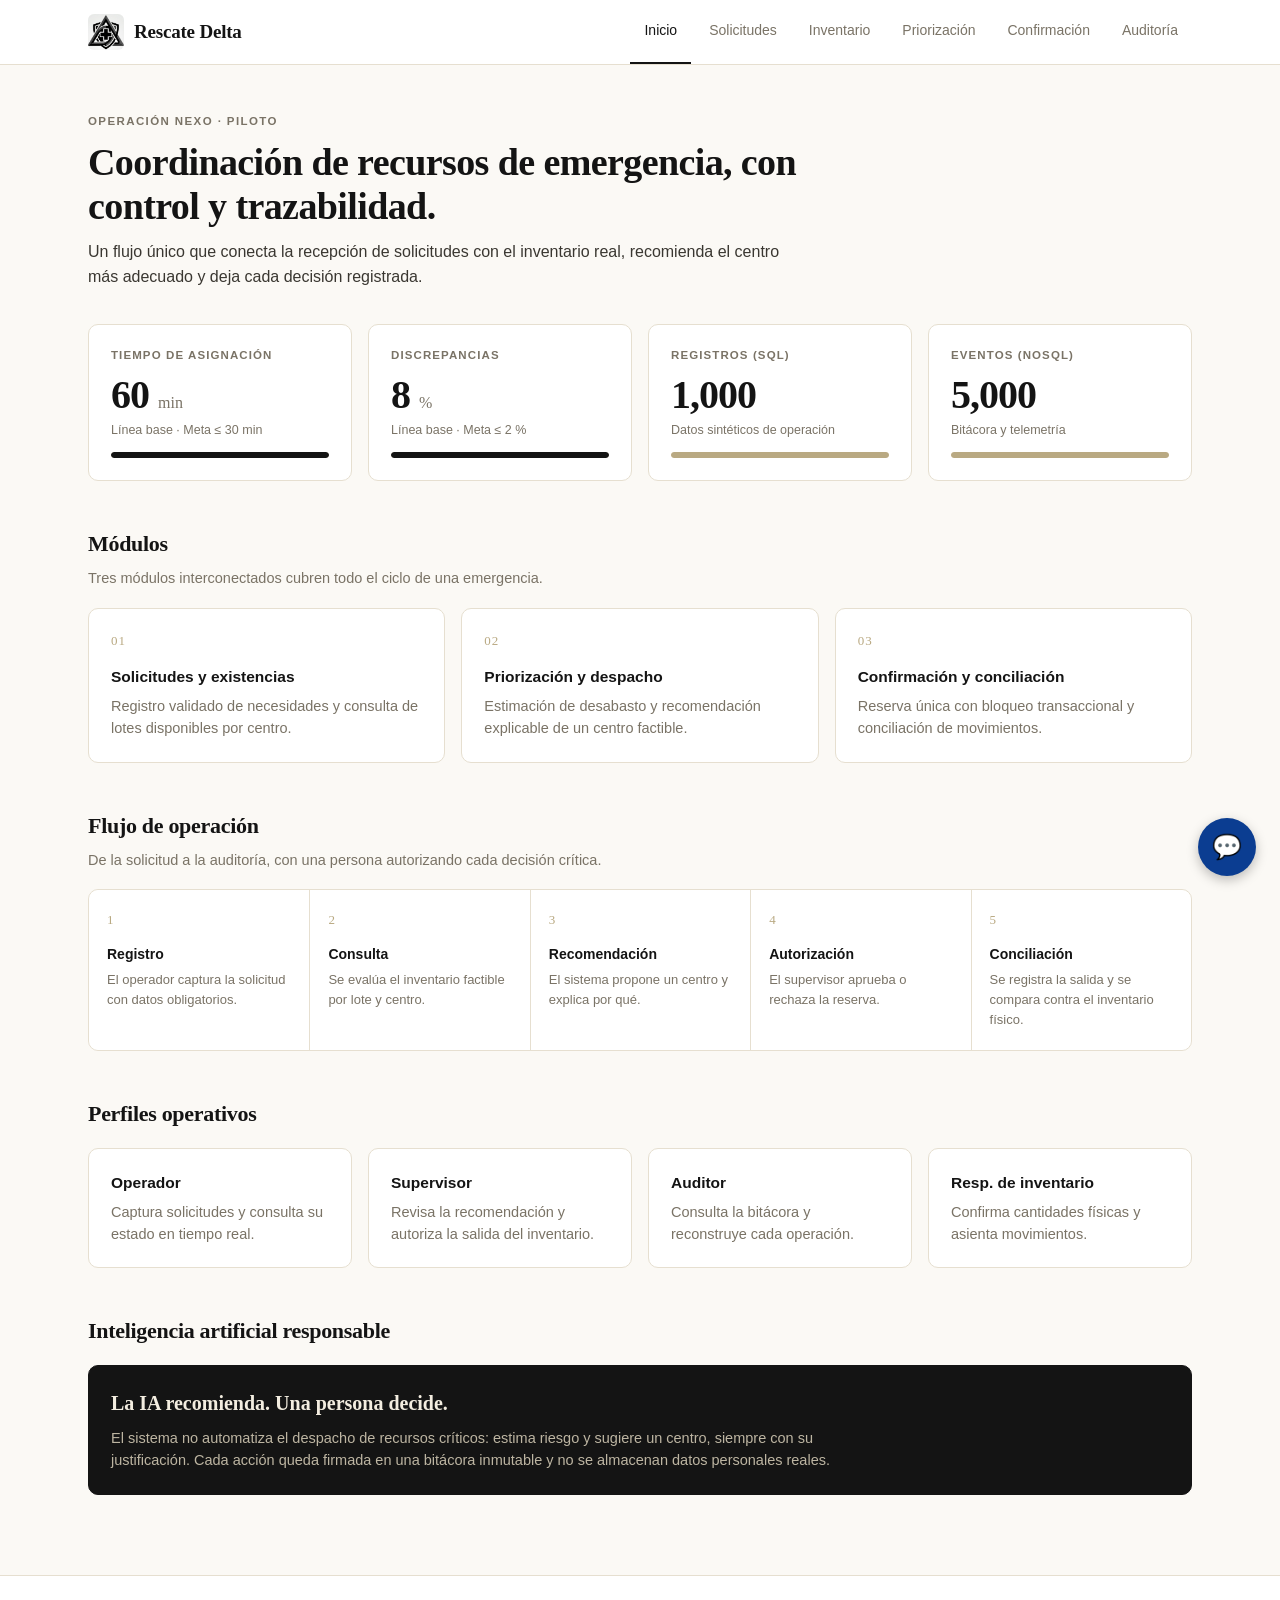
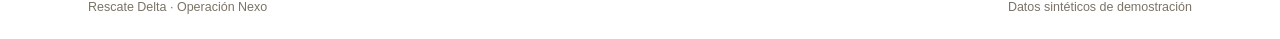
==== commit 6abfe646: "Se agregó el chatbot" ====
--- a/index.html
+++ b/index.html
@@ -115,5 +115,6 @@
 </main>
 
 <footer><div class="inner"><span>Rescate Delta · Operación Nexo</span><span>Datos sintéticos de demostración</span></div></footer>
+<script src="js/chatbot.js"></script>
 </body>
 </html>
--- a/css/styles.css
+++ b/css/styles.css
@@ -415,4 +415,137 @@
   width: 36px;        /* Mantiene proporción cuadrada si tu logo es un ícono */
   object-fit: cover;  /* Evita que la imagen se deforme */
   border-radius: 6px; /* Opcional: suaviza las esquinas del fondo blanco/negro del jpeg */
+}
+
+/* Botón flotante del Chatbot */
+.chat-fab {
+  position: fixed;
+  bottom: 24px;
+  right: 24px;
+  width: 58px;
+  height: 58px;
+  border-radius: 50%;
+  background-color: #0b3d91;
+  color: #ffffff;
+  border: none;
+  box-shadow: 0 4px 12px rgba(0, 0, 0, 0.25);
+  cursor: pointer;
+  font-size: 24px;
+  display: flex;
+  align-items: center;
+  justify-content: center;
+  z-index: 9999;
+  transition: transform 0.2s ease, background-color 0.2s ease;
+}
+
+.chat-fab:hover {
+  transform: scale(1.08);
+  background-color: #082d6b;
+}
+
+/* Ventana del Mini Chat */
+.chat-widget {
+  position: fixed;
+  bottom: 94px;
+  right: 24px;
+  width: 340px;
+  max-width: calc(100vw - 32px);
+  height: 440px;
+  background: #ffffff;
+  border-radius: 12px;
+  box-shadow: 0 8px 24px rgba(0, 0, 0, 0.2);
+  display: none;
+  flex-direction: column;
+  overflow: hidden;
+  z-index: 9999;
+  border: 1px solid #e0e6ed;
+}
+
+.chat-widget.abierto {
+  display: flex;
+}
+
+.chat-header {
+  background-color: #0b3d91;
+  color: #ffffff;
+  padding: 12px 16px;
+  display: flex;
+  justify-content: space-between;
+  align-items: center;
+  font-weight: 600;
+  font-size: 0.95rem;
+}
+
+.chat-close {
+  background: none;
+  border: none;
+  color: #ffffff;
+  font-size: 1.2rem;
+  cursor: pointer;
+}
+
+.chat-messages {
+  flex: 1;
+  padding: 12px;
+  overflow-y: auto;
+  background-color: #f4f6f9;
+  display: flex;
+  flex-direction: column;
+  gap: 10px;
+  font-size: 0.9rem;
+}
+
+.chat-msg {
+  padding: 8px 12px;
+  border-radius: 10px;
+  max-width: 85%;
+  line-height: 1.4;
+  word-wrap: break-word;
+}
+
+.chat-msg.user {
+  align-self: flex-end;
+  background-color: #0b3d91;
+  color: #ffffff;
+  border-bottom-right-radius: 2px;
+}
+
+.chat-msg.bot {
+  align-self: flex-start;
+  background-color: #ffffff;
+  color: #263238;
+  border: 1px solid #dce3ea;
+  border-bottom-left-radius: 2px;
+}
+
+.chat-input-area {
+  display: flex;
+  padding: 10px;
+  background: #ffffff;
+  border-top: 1px solid #e0e6ed;
+  gap: 8px;
+}
+
+.chat-input-area input {
+  flex: 1;
+  padding: 8px 12px;
+  border: 1px solid #cfd8dc;
+  border-radius: 20px;
+  outline: none;
+  font-size: 0.9rem;
+}
+
+.chat-input-area button {
+  background-color: #d9534f;
+  color: #ffffff;
+  border: none;
+  border-radius: 20px;
+  padding: 0 14px;
+  cursor: pointer;
+  font-weight: 600;
+}
+
+.chat-input-area button:disabled {
+  background-color: #b0bec5;
+  cursor: not-allowed;
 }
